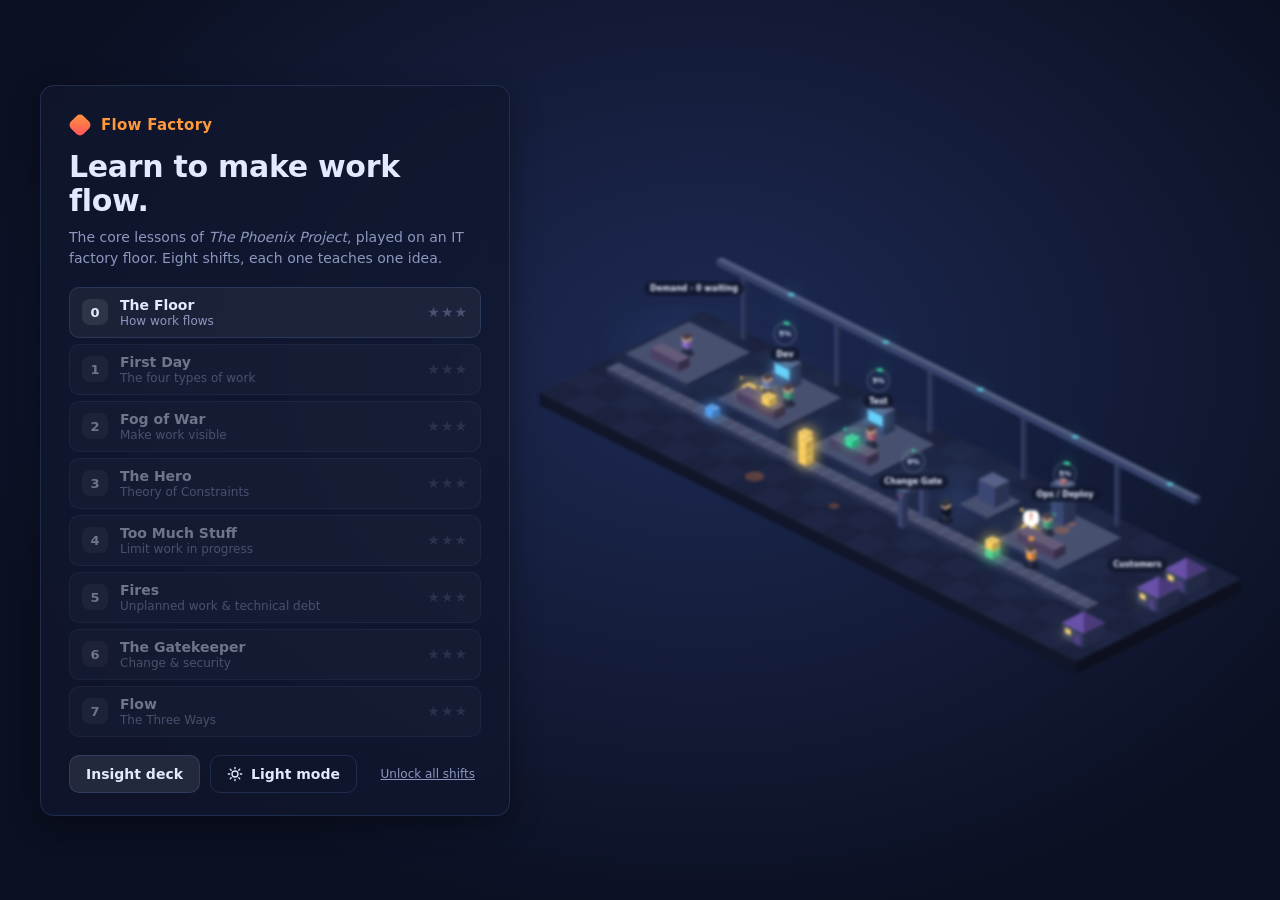
==== game/index.html @ 94fd9a94 "Add Flow Factory learning game and GitHub Pages deployment Co-Authored-By: Claude Opus 5.5 <noreply@" ====
<!doctype html>
<html lang="en">
<head>
<meta charset="utf-8">
<meta name="viewport" content="width=device-width, initial-scale=1">
<title>Flow Factory</title>
<link rel="stylesheet" href="css/style.css">
</head>
<body class="theme-dark">
<canvas id="scene"></canvas>
<canvas id="sceneSharp"></canvas>
<div id="vignette"></div>

<!-- Title screen -->
<div id="title" class="title-screen">
  <div class="title-card panel">
    <div class="brand"><span class="logo"></span>Flow Factory</div>
    <h1>Learn to make work flow.</h1>
    <p class="lede">The core lessons of <em>The Phoenix Project</em>, played on an IT factory floor. Eight shifts, each one teaches one idea.</p>
    <div id="levelGrid" class="level-grid"></div>
    <div class="title-actions">
      <button id="btnDeck" class="btn">Insight deck</button>
      <button id="btnThemeTitle" class="btn ghost theme-btn"></button>
      <button id="btnUnlock" class="link-btn">Unlock all shifts</button>
    </div>
  </div>
</div>

<!-- In-game HUD -->
<div id="hud" class="hud hidden">
  <header class="topbar panel">
    <div class="tb-level"><span class="tb-num" id="tbNum"></span><div><b id="tbTitle"></b><small id="tbConcept"></small></div></div>
    <div class="tb-meter">
      <div class="lbl"><span>Day</span><b id="tbDay"></b></div>
      <div class="bar"><i id="tbDayBar"></i></div>
    </div>
    <div class="pat-block" id="patBlock" data-tip="">
      <div class="lbl"><span>Business patience <em>· shift fails at 0</em></span><b id="tbPat"></b></div>
      <div class="pat-bar"><i id="tbPatBar"></i></div>
      <div class="pat-sub" id="patSub"></div>
      <div class="pat-fx" id="patFx"></div>
    </div>
    <div class="tb-budget" data-tip="Improvement budget: spend it on tools. You earn a little for every delivery."><span class="gem"></span><b id="tbBudget"></b></div>
    <div class="tb-speed" id="speedBtns">
      <button data-sp="0" title="Pause (Space)">❚❚</button>
      <button data-sp="1" title="Normal speed (1)">1×</button>
      <button data-sp="2" title="Fast (2)">2×</button>
      <button data-sp="4" title="Faster (3)">4×</button>
    </div>
    <button class="tb-btn" id="btnBoard" title="Kanban board (B)">Board</button>
    <button class="tb-btn theme-btn" id="btnTheme"></button>
    <button class="tb-btn" id="btnExit">Menu</button>
  </header>

  <aside class="left-col">
    <div class="goals panel">
      <h3>Shift goals</h3>
      <ul id="goals"></ul>
      <div id="steps"></div>
    </div>
    <div class="toolbox panel">
      <h3>Toolbox <span class="tb-hint">every tool is a bet</span></h3>
      <div id="tools"></div>
    </div>
  </aside>
  <aside class="right-col">
    <div class="mentor panel">
      <div class="m-head"><div class="face">M</div><div><div class="who">Mentor</div><div class="m-sub">asks, doesn't tell</div></div>
        <button class="chip-btn" id="btnHint">Hint</button></div>
      <div class="say" id="mentorSay"></div>
    </div>
    <div class="log-panel panel">
      <h3>Decision log</h3>
      <div id="log" class="log"></div>
    </div>
  </aside>

  <div class="kpis" id="kpis"></div>
  <div id="board" class="board panel hidden"></div>
  <div id="stationPanel" class="station-panel panel hidden"></div>
  <div id="targetHint" class="target-hint hidden"></div>
  <div id="tour" class="tour panel hidden"></div>
  <div id="pausedBadge" class="paused-badge hidden">Paused · Space to resume</div>
</div>

<div id="modal" class="modal hidden"><div class="modal-card panel" id="modalCard"></div></div>
<div id="tip" class="tip hidden"></div>

<script src="js/render.js"></script>
<script src="js/sim.js"></script>
<script src="js/levels.js"></script>
<script src="js/ui.js"></script>
<script src="js/feedback.js"></script>
<script src="js/main.js"></script>
</body>
</html>
---- game/css/style.css ----
body.theme-dark {
  --bg: radial-gradient(ellipse at 55% 40%, #1e2a54 0%, #0b1022 75%);
  --bg-solid: #0f1530;
  --panel: rgba(16, 23, 46, .82);
  --panel-solid: #151d3b;
  --raise: rgba(255, 255, 255, .05);
  --raise-2: rgba(255, 255, 255, .09);
  --border: rgba(120, 170, 255, .16);
  --text: #e3e9ff;
  --muted: #8d98bf;
  --accent: #ff9a3c;
  --accent-ink: #1a1206;
  --good: #2fe0a0;
  --warn: #ffc145;
  --bad: #ff4f5e;
  --biz: #4ea3ff; --int: #2fe0a0; --chg: #ffd25a; --unp: #ff4f5e;
  --shadow: 0 10px 30px rgba(0, 0, 0, .35);
  --scrim: rgba(5, 8, 20, .62);
}
body.theme-light {
  --bg: linear-gradient(180deg, #f8f3eb 0%, #e9e0d1 100%);
  --bg-solid: #f3ede3;
  --panel: rgba(255, 255, 255, .84);
  --panel-solid: #ffffff;
  --raise: rgba(60, 50, 30, .05);
  --raise-2: rgba(60, 50, 30, .09);
  --border: rgba(60, 50, 30, .1);
  --text: #2f3546;
  --muted: #7d8291;
  --accent: #ef8a3a;
  --accent-ink: #ffffff;
  --good: #3a9e6a;
  --warn: #c98216;
  --bad: #e5503d;
  --biz: #4f86d4; --int: #3fae78; --chg: #eeb13c; --unp: #e5503d;
  --shadow: 0 10px 30px rgba(80, 60, 30, .14);
  --scrim: rgba(60, 50, 30, .3);
}

* { box-sizing: border-box; }
html, body { margin: 0; height: 100%; overflow: hidden; }
body {
  background: var(--bg-solid);
  background-image: var(--bg);
  color: var(--text);
  font-family: Inter, system-ui, -apple-system, "Segoe UI", sans-serif;
  font-size: 14px;
  -webkit-font-smoothing: antialiased;
}
button { font-family: inherit; color: inherit; }
.hidden { display: none !important; }
#scene { position: fixed; inset: 0; transition: filter .5s; }
body.title-mode #scene { filter: blur(1.4px) saturate(.92); }
/* sharp copy of the title-screen factory, revealed around the cursor */
#sceneSharp { position: fixed; inset: 0; pointer-events: none; display: none; --mx: -999px; --my: -999px;
  -webkit-mask-image: radial-gradient(circle 280px at var(--mx) var(--my), #000 50%, transparent 100%);
  mask-image: radial-gradient(circle 280px at var(--mx) var(--my), #000 50%, transparent 100%); }
body.title-mode #sceneSharp { display: block; }

.panel {
  background: var(--panel);
  border: 1px solid var(--border);
  border-radius: 14px;
  backdrop-filter: blur(10px);
  box-shadow: var(--shadow);
}
h3 { margin: 0 0 10px; font-size: 11px; text-transform: uppercase; letter-spacing: .09em; color: var(--muted); font-weight: 700; }

.btn {
  display: inline-flex; align-items: center; gap: 8px;
  border: 1px solid var(--border); background: var(--raise-2); padding: 10px 16px;
  border-radius: 10px; font-size: 14px; font-weight: 600; cursor: pointer;
}
.btn:hover { background: var(--raise); border-color: var(--accent); }
.btn.primary { background: var(--accent); color: var(--accent-ink); border-color: transparent; }
.btn.primary:hover { filter: brightness(1.08); }
.btn.ghost { background: transparent; }
.btn:disabled { opacity: .45; cursor: default; }
.link-btn { background: none; border: 0; color: var(--muted); text-decoration: underline; cursor: pointer; font-size: 12px; }
.chip-btn {
  margin-left: auto; border: 1px solid var(--border); background: var(--raise); border-radius: 999px;
  padding: 4px 10px; font-size: 12px; font-weight: 600; cursor: pointer;
}
.chip-btn:hover { border-color: var(--accent); }

/* ---------- title ---------- */
.title-screen { position: fixed; inset: 0; display: flex; align-items: center; padding-left: 40px; pointer-events: none; }
.title-card { width: 470px; padding: 28px 28px 22px; pointer-events: auto; }
.brand { display: flex; align-items: center; gap: 10px; font-weight: 800; font-size: 15px; color: var(--accent); letter-spacing: .02em; }
.logo { width: 22px; height: 22px; border-radius: 6px; background: linear-gradient(135deg, var(--accent), var(--unp)); transform: rotate(45deg) scale(.8); }
.title-card h1 { font-size: 30px; line-height: 1.15; margin: 14px 0 8px; letter-spacing: -.01em; }
.lede { margin: 0 0 18px; color: var(--muted); line-height: 1.5; }
.level-grid { display: flex; flex-direction: column; gap: 6px; }
.level-card {
  display: flex; align-items: center; gap: 12px; width: 100%; text-align: left;
  padding: 9px 12px; border-radius: 10px; border: 1px solid var(--border); background: var(--raise);
  cursor: pointer;
}
.level-card:hover { border-color: var(--accent); background: var(--raise-2); }
.level-card.locked { opacity: .45; cursor: default; }
.level-card.locked:hover { border-color: var(--border); background: var(--raise); }
.lc-num { width: 26px; height: 26px; border-radius: 8px; display: grid; place-items: center; background: var(--raise-2); font-weight: 800; font-size: 13px; flex: none; }
.lc-body { display: flex; flex-direction: column; flex: 1; }
.lc-body b { font-size: 14px; }
.lc-body small { color: var(--muted); font-size: 12px; margin-top: 1px; }
.stars { letter-spacing: 1px; font-size: 14px; color: var(--raise-2); }
.stars .on { color: var(--accent); }
.stars .off { color: var(--muted); opacity: .4; }
.title-actions { display: flex; gap: 10px; align-items: center; margin-top: 18px; }
.title-actions .link-btn { margin-left: auto; }

/* ---------- topbar ---------- */
.topbar {
  position: fixed; top: 12px; left: 12px; right: 12px; height: 64px;
  display: flex; align-items: center; gap: 22px; padding: 0 14px;
}
.tb-level { display: flex; align-items: center; gap: 10px; min-width: 210px; }
.tb-level b { display: block; font-size: 15px; }
.tb-level small { color: var(--muted); font-size: 12px; }
.tb-num { width: 32px; height: 32px; border-radius: 9px; background: var(--accent); color: var(--accent-ink); display: grid; place-items: center; font-weight: 800; }
.tb-meter { width: 190px; }
.tb-meter .lbl { display: flex; justify-content: space-between; font-size: 12px; color: var(--muted); margin-bottom: 5px; }
.tb-meter .lbl b { color: var(--text); font-variant-numeric: tabular-nums; }
.bar { height: 6px; border-radius: 99px; background: var(--raise-2); overflow: hidden; }
.bar i { display: block; height: 100%; width: 0; border-radius: 99px; background: var(--biz); transition: width .2s; }
.bar i.good { background: var(--good); } .bar i.warn { background: var(--warn); } .bar i.bad { background: var(--bad); }
.tb-budget { display: flex; align-items: center; gap: 7px; font-size: 16px; font-variant-numeric: tabular-nums; cursor: default; }
.tb-budget.flash { animation: flash .5s; }
@keyframes flash { 0%, 100% { color: var(--text); } 50% { color: var(--bad); transform: scale(1.15); } }
.gem { width: 12px; height: 12px; background: var(--int); transform: rotate(45deg); border-radius: 2px; display: inline-block; }
.tb-speed { display: flex; gap: 2px; padding: 3px; border-radius: 10px; background: var(--raise); margin-left: auto; }
.tb-speed button { border: 0; background: transparent; padding: 6px 10px; border-radius: 7px; font-weight: 700; font-size: 12px; cursor: pointer; min-width: 36px; }
.tb-speed button.on { background: var(--accent); color: var(--accent-ink); }
.tb-btn { border: 1px solid var(--border); background: var(--raise); padding: 8px 12px; border-radius: 9px; font-weight: 600; font-size: 13px; cursor: pointer; display: flex; align-items: center; gap: 6px; }
.tb-btn:hover { border-color: var(--accent); }
.tb-btn.on { background: var(--accent); color: var(--accent-ink); border-color: transparent; }
.theme-btn svg { width: 16px; height: 16px; display: block; }

/* ---------- side columns ---------- */
.left-col { position: fixed; top: 88px; bottom: 12px; left: 12px; width: 300px; display: flex; flex-direction: column; gap: 10px; overflow-y: auto; scrollbar-width: thin; }
.left-col > .panel { flex: none; }
.toolbox { padding: 12px; }
.mentor { padding: 12px 14px; }
.m-head { display: flex; align-items: center; gap: 10px; margin-bottom: 8px; }
.face { width: 34px; height: 34px; border-radius: 10px; background: linear-gradient(135deg, #8e7cc3, #5b6fb5); display: grid; place-items: center; color: #fff; font-weight: 800; }
.who { font-size: 11px; text-transform: uppercase; letter-spacing: .08em; color: var(--muted); font-weight: 700; }
.m-sub { font-size: 12px; color: var(--muted); }
.say { font-size: 13.5px; line-height: 1.5; min-height: 40px; }
.say.pop { animation: pop .4s ease-out; }
@keyframes pop { from { opacity: 0; transform: translateY(4px); } to { opacity: 1; transform: none; } }
.goals { padding: 12px 14px; }
.goals ul { list-style: none; margin: 0; padding: 0; display: flex; flex-direction: column; gap: 7px; }
.goals li { display: flex; gap: 9px; align-items: flex-start; font-size: 13px; line-height: 1.35; }
.goals li .ck { width: 18px; height: 18px; border-radius: 50%; border: 2px solid var(--muted); flex: none; display: grid; place-items: center; font-size: 11px; font-weight: 800; margin-top: 1px; }
.goals li.met .ck { background: var(--good); border-color: var(--good); color: var(--bg-solid); }
.goals li .gv { margin-left: auto; color: var(--muted); font-variant-numeric: tabular-nums; white-space: nowrap; }
.goals li.met .gv { color: var(--good); }
#steps { margin-top: 12px; }
.steps { display: grid; grid-template-columns: repeat(5, 1fr); gap: 4px; }
.step { text-align: center; font-size: 10.5px; padding: 6px 2px; border-radius: 7px; background: var(--raise); color: var(--muted); font-weight: 600; }
.step.done { background: color-mix(in srgb, var(--good) 22%, transparent); color: var(--good); }

.confirm-cost { display: flex; gap: 22px; padding: 10px 14px; border-radius: 10px; background: var(--raise); margin-bottom: 14px; font-size: 13.5px; }
.confirm-cost .gem { width: 10px; height: 10px; margin-right: 4px; }
#tools { display: flex; flex-direction: column; gap: 8px; }
.tool { border: 1px solid var(--border); background: var(--raise); border-radius: 11px; padding: 10px 11px; }
.tool .t-head { display: flex; align-items: center; gap: 8px; }
.tool .t-name { font-weight: 700; font-size: 13.5px; }
.tool .t-step { font-size: 10px; font-weight: 700; text-transform: uppercase; letter-spacing: .06em; color: var(--accent); }
.tool .cost { margin-left: auto; display: flex; align-items: center; gap: 5px; font-weight: 700; font-size: 12px; font-variant-numeric: tabular-nums; }
.tool .cost .gem { width: 9px; height: 9px; }
.tool .t-desc { font-size: 12.5px; color: var(--muted); line-height: 1.4; margin: 5px 0 8px; }
.tool .t-act { width: 100%; padding: 7px; border-radius: 8px; border: 1px solid var(--border); background: var(--raise-2); font-weight: 700; font-size: 12.5px; cursor: pointer; }
.tool .t-act:hover:not(:disabled) { border-color: var(--accent); }
.tool .t-act:disabled { opacity: .45; cursor: default; }
.tool.owned { border-color: color-mix(in srgb, var(--good) 45%, transparent); padding: 8px 11px; }
.tool.owned .t-desc, .tool.owned .t-step { display: none; }
.tool.owned .t-act { margin-top: 6px; padding: 4px; }
.tool.owned .t-act { color: var(--good); }
.tool .t-act.on { background: var(--accent); color: var(--accent-ink); border-color: transparent; }
.tool.targeting { border-color: var(--accent); box-shadow: 0 0 0 2px color-mix(in srgb, var(--accent) 35%, transparent); }
.slider-row { display: flex; align-items: center; gap: 10px; }
.slider-row input { flex: 1; accent-color: var(--accent); }
.slider-row b { min-width: 58px; text-align: right; font-variant-numeric: tabular-nums; font-size: 13px; }

/* ---------- KPIs ---------- */
.kpis { position: fixed; bottom: 12px; left: 324px; right: 324px; display: flex; gap: 10px; justify-content: center; }
.kpi { padding: 10px 13px 8px; flex: 1; max-width: 200px; min-width: 0; }
.kpi .l { font-size: 11px; text-transform: uppercase; letter-spacing: .07em; color: var(--muted); font-weight: 700; display: flex; justify-content: space-between; }
.kpi .l .i { cursor: help; opacity: .8; }
.kpi .v { font-size: 22px; font-weight: 750; margin: 2px 0 3px; font-variant-numeric: tabular-nums; white-space: nowrap; }
.kpi .v small { font-size: 12px; font-weight: 600; color: var(--muted); margin-left: 3px; }
.kpi .v.good { color: var(--good); } .kpi .v.bad { color: var(--bad); }
.kpi .target { font-size: 11px; color: var(--muted); }
.kpi canvas { width: 100%; height: 30px; display: block; cursor: crosshair; }
.kpi .v-row { display: flex; align-items: center; justify-content: space-between; gap: 6px; }
.watch { font-size: 10px; font-weight: 800; text-transform: uppercase; letter-spacing: .04em; padding: 2px 7px; border-radius: 99px; white-space: nowrap; }
.watch:empty { display: none; }
.watch.pending { background: color-mix(in srgb, var(--accent) 20%, transparent); color: var(--accent); animation: blink 1.4s infinite; }
.watch.good { background: color-mix(in srgb, var(--good) 18%, transparent); color: var(--good); }
.watch.bad { background: color-mix(in srgb, var(--bad) 18%, transparent); color: var(--bad); }
.watch.neutral { background: var(--raise-2); color: var(--muted); }
@keyframes blink { 50% { opacity: .5; } }

/* ---------- board ---------- */
.board { position: fixed; left: 324px; right: 324px; bottom: 118px; padding: 12px; }
.board-cols { display: grid; grid-template-columns: repeat(6, 1fr); gap: 8px; }
.col { background: var(--raise); border-radius: 10px; padding: 8px; min-height: 120px; }
.col-h { display: flex; align-items: center; justify-content: space-between; font-size: 12px; font-weight: 700; margin-bottom: 7px; }
.col-h .cnt { font-variant-numeric: tabular-nums; color: var(--muted); }
.col-h .cnt.over { color: var(--bad); }
.chips { display: flex; flex-wrap: wrap; gap: 3px; }
.chipc { width: 13px; height: 13px; border-radius: 3px; }
.chipc.biz { background: var(--biz); } .chipc.int { background: var(--int); } .chipc.chg { background: var(--chg); } .chipc.unp { background: var(--unp); }
.chipc.hidden-work { outline: 1.5px dashed var(--muted); outline-offset: 1px; }
.more { font-size: 11px; color: var(--muted); }
.limit-ctl { display: flex; align-items: center; gap: 4px; margin-top: 8px; font-size: 11px; color: var(--muted); }
.limit-ctl button { width: 20px; height: 20px; border-radius: 6px; border: 1px solid var(--border); background: var(--raise-2); cursor: pointer; font-weight: 800; line-height: 1; padding: 0; }
.limit-ctl b { color: var(--text); min-width: 18px; text-align: center; }
.legend { display: flex; gap: 14px; margin-top: 10px; font-size: 11.5px; color: var(--muted); }
.legend span { display: flex; gap: 5px; align-items: center; }

/* ---------- station panel ---------- */
.station-panel { position: fixed; width: 270px; padding: 12px 14px; z-index: 5; }
.sp-head { display: flex; align-items: center; justify-content: space-between; margin-bottom: 8px; }
.sp-head b { font-size: 15px; }
.sp-head small { color: var(--muted); margin-left: 6px; }
.x-btn { border: 0; background: var(--raise); width: 24px; height: 24px; border-radius: 7px; cursor: pointer; font-size: 14px; line-height: 1; }
.sp-row { display: flex; justify-content: space-between; font-size: 12.5px; margin: 4px 0; color: var(--muted); }
.sp-row b { color: var(--text); font-variant-numeric: tabular-nums; }
.sp-wait { margin-top: 8px; padding: 8px 10px; border-radius: 9px; background: var(--raise); }
.sp-wait .big { font-size: 18px; font-weight: 800; }
.sp-wait .f { font-size: 11.5px; color: var(--muted); }
.sp-wait canvas { width: 100%; height: 70px; display: block; margin-top: 6px; }

.target-hint { position: fixed; top: 88px; left: 50%; transform: translateX(-50%); background: var(--accent); color: var(--accent-ink); padding: 8px 16px; border-radius: 999px; font-weight: 700; font-size: 13px; box-shadow: var(--shadow); z-index: 6; }
.paused-badge { position: fixed; top: 88px; left: 50%; transform: translateX(-50%); padding: 7px 14px; border-radius: 999px; background: var(--panel); border: 1px solid var(--border); font-size: 12.5px; font-weight: 600; color: var(--muted); }

/* ---------- modal ---------- */
.modal { position: fixed; inset: 0; background: var(--scrim); display: grid; place-items: center; z-index: 20; }
.modal-card { width: 560px; max-width: calc(100vw - 40px); max-height: calc(100vh - 40px); overflow-y: auto; padding: 26px 28px; background: var(--panel-solid); animation: pop .25s ease-out; }
.modal-card .eyebrow { font-size: 11px; text-transform: uppercase; letter-spacing: .1em; color: var(--accent); font-weight: 800; }
.modal-card h2 { margin: 6px 0 10px; font-size: 24px; letter-spacing: -.01em; }
.modal-card p { line-height: 1.55; margin: 0 0 14px; }
.modal-card .muted { color: var(--muted); }
.modal-card ul { margin: 0 0 14px; padding-left: 18px; line-height: 1.6; }
.modal-actions { display: flex; gap: 10px; justify-content: flex-end; margin-top: 18px; }
.opt { display: block; width: 100%; text-align: left; padding: 12px 14px; border-radius: 11px; border: 1px solid var(--border); background: var(--raise); cursor: pointer; margin-bottom: 8px; }
.opt:hover:not(:disabled) { border-color: var(--accent); background: var(--raise-2); }
.opt b { display: block; font-size: 14px; }
.opt small { color: var(--muted); font-size: 12.5px; }
.opt.right { border-color: var(--good); }
.opt.wrong { border-color: var(--bad); }
.types { display: grid; grid-template-columns: 1fr 1fr; gap: 8px; }
.types .opt { margin: 0; display: flex; gap: 10px; align-items: flex-start; }
.types .sw { width: 16px; height: 16px; border-radius: 4px; flex: none; margin-top: 2px; }
.quote { font-size: 17px; font-weight: 600; line-height: 1.45; padding: 14px 16px; border-left: 3px solid var(--accent); background: var(--raise); border-radius: 0 10px 10px 0; margin-bottom: 16px; }
.feedback { padding: 12px 14px; border-radius: 10px; margin: 12px 0 0; font-size: 13.5px; line-height: 1.5; }
.feedback.ok { background: color-mix(in srgb, var(--good) 16%, transparent); }
.feedback.no { background: color-mix(in srgb, var(--bad) 16%, transparent); }
.big-stars { margin: 4px 0 10px; }
.big-stars .stars { font-size: 38px; letter-spacing: 6px; }
.res-list { list-style: none; padding: 0 !important; }
.res-list li { display: flex; gap: 10px; padding: 7px 0; border-bottom: 1px solid var(--border); font-size: 13.5px; }
.res-list li .gv { margin-left: auto; color: var(--muted); font-variant-numeric: tabular-nums; }
.res-list .ok { color: var(--good); font-weight: 800; } .res-list .no { color: var(--bad); font-weight: 800; }
.trap { border-left: 3px solid var(--bad); padding: 8px 12px; margin-bottom: 8px; background: var(--raise); border-radius: 0 9px 9px 0; font-size: 13px; line-height: 1.5; }
.trap b { display: block; margin-bottom: 2px; }
.section-h { font-size: 11px; text-transform: uppercase; letter-spacing: .09em; color: var(--muted); font-weight: 800; margin: 18px 0 8px; }
.insight { border-radius: 14px; padding: 18px; background: linear-gradient(140deg, color-mix(in srgb, var(--accent) 22%, transparent), color-mix(in srgb, var(--biz) 14%, transparent)); border: 1px solid color-mix(in srgb, var(--accent) 40%, transparent); }
.insight .eyebrow { margin-bottom: 4px; }
.insight h4 { margin: 0 0 6px; font-size: 18px; }
.insight p { font-size: 13.5px; margin: 0 0 10px; }
.insight .formula { font-family: ui-monospace, "SF Mono", Menlo, monospace; font-size: 12.5px; padding: 7px 10px; background: var(--raise-2); border-radius: 7px; display: inline-block; }
.deck { display: grid; grid-template-columns: 1fr 1fr; gap: 12px; }
.deck .insight.locked { background: var(--raise); border-color: var(--border); opacity: .6; }
.modal-card.wide { width: 860px; }
.kbd { font-family: ui-monospace, Menlo, monospace; font-size: 11.5px; padding: 1px 6px; border-radius: 5px; background: var(--raise-2); border: 1px solid var(--border); }

.tip { position: fixed; z-index: 30; max-width: 280px; padding: 9px 11px; border-radius: 9px; background: var(--panel-solid); border: 1px solid var(--border); box-shadow: var(--shadow); font-size: 12.5px; line-height: 1.5; pointer-events: none; }

/* ---------- business patience ---------- */
.pat-block { width: 330px; position: relative; padding: 5px 10px; border-radius: 10px; cursor: help; }
.pat-block .lbl { display: flex; justify-content: space-between; align-items: baseline; font-size: 12px; color: var(--muted); margin-bottom: 4px; }
.pat-block .lbl em { font-style: normal; opacity: .75; font-size: 11px; }
.pat-block .lbl b { color: var(--text); font-size: 16px; font-variant-numeric: tabular-nums; }
.pat-bar { height: 10px; border-radius: 99px; background: var(--raise-2); overflow: hidden; }
.pat-bar i { display: block; height: 100%; border-radius: 99px; transition: width .25s, background .3s; }
.pat-bar i.good { background: var(--good); } .pat-bar i.warn { background: var(--warn); } .pat-bar i.bad { background: var(--bad); }
.pat-sub { font-size: 11px; color: var(--muted); margin-top: 4px; white-space: nowrap; overflow: hidden; text-overflow: ellipsis; }
.pat-sub.warn { color: var(--warn); font-weight: 600; }
.pat-sub.danger { color: var(--bad); font-weight: 800; }
.pat-sub.good { color: var(--good); }
.pat-block.low { animation: patPulse 1.2s ease-in-out infinite; }
@keyframes patPulse { 0%, 100% { background: color-mix(in srgb, var(--bad) 10%, transparent); } 50% { background: color-mix(in srgb, var(--bad) 28%, transparent); } }
.pat-fx { position: absolute; left: 10px; top: 100%; margin-top: 10px; display: flex; flex-direction: column; gap: 4px; pointer-events: none; z-index: 8; }
.pfx { width: max-content; font-size: 12px; font-weight: 800; padding: 3px 9px; border-radius: 99px; background: var(--panel-solid); border: 1px solid var(--border); box-shadow: var(--shadow); animation: pfx 2.2s ease-out forwards; }
.pfx.up { color: var(--good); } .pfx.down { color: var(--bad); }
@keyframes pfx { 0% { opacity: 0; transform: translateY(-6px); } 12% { opacity: 1; transform: none; } 75% { opacity: 1; } 100% { opacity: 0; transform: translateY(8px); } }
#vignette { position: fixed; inset: 0; pointer-events: none; opacity: 0; box-shadow: inset 0 0 160px 40px rgba(255, 60, 80, .5); transition: opacity .6s; }
#vignette.pulse { animation: vig 1.1s ease-in-out infinite; }
@keyframes vig { 50% { box-shadow: inset 0 0 230px 80px rgba(255, 60, 80, .7); } }

/* ---------- decision feedback ---------- */
.t-k { font-size: 10.5px; text-transform: uppercase; letter-spacing: .08em; color: var(--muted); font-weight: 800; margin-bottom: 2px; }
.t-watch { margin-top: 5px; font-weight: 700; color: var(--accent); }
.t-when { color: var(--muted); font-weight: 500; }
.t-lines { display: flex; flex-wrap: wrap; gap: 3px 12px; margin-top: 5px; font-size: 12.5px; font-variant-numeric: tabular-nums; }
.ln.good { color: var(--good); } .ln.bad { color: var(--bad); } .ln.ctx { color: var(--muted); }
.vchip { display: inline-block; font-size: 10px; font-weight: 800; text-transform: uppercase; letter-spacing: .05em; padding: 2px 7px; border-radius: 99px; margin-left: 6px; vertical-align: 1px; background: var(--raise-2); color: var(--muted); white-space: nowrap; }
.vchip.good { background: color-mix(in srgb, var(--good) 20%, transparent); color: var(--good); }
.vchip.bad { background: color-mix(in srgb, var(--bad) 20%, transparent); color: var(--bad); }
.vchip.pending { background: color-mix(in srgb, var(--accent) 20%, transparent); color: var(--accent); }

.cmp-grid { display: grid; grid-template-columns: 1fr 1fr; gap: 10px; }
.cmp { background: var(--raise); border-radius: 10px; padding: 10px 12px 6px; }
.cmp-h { display: flex; justify-content: space-between; gap: 8px; font-size: 12.5px; margin-bottom: 4px; }
.cmp-h span { color: var(--muted); font-variant-numeric: tabular-nums; }
.cmp-h span b { color: var(--text); }
.cmp canvas { width: 100%; height: 110px; display: block; }
.leg { display: inline-block; width: 18px; height: 0; border-top: 3px solid var(--text); vertical-align: middle; margin: 0 4px 0 10px; }
.leg.ghost { border-top: 2px dashed var(--muted); }
.leg.mk { width: 0; height: 12px; border-top: 0; border-left: 2px dashed var(--warn); }
.timeline { display: flex; flex-direction: column; gap: 8px; }
.dec { display: flex; gap: 12px; padding: 10px 12px; border-radius: 10px; background: var(--raise); border-left: 3px solid var(--muted); }
.dec.good { border-left-color: var(--good); } .dec.bad { border-left-color: var(--bad); }
.dec .day { font-size: 11px; color: var(--muted); font-weight: 700; min-width: 48px; padding-top: 2px; font-variant-numeric: tabular-nums; }
.dec-b { flex: 1; min-width: 0; }
.dec-h { display: flex; justify-content: space-between; align-items: center; gap: 8px; font-size: 13.5px; }
.dec .why { font-size: 13px; color: var(--muted); margin-top: 5px; line-height: 1.5; }
.m-note { font-size: 11.5px; color: var(--muted); margin-top: 3px; font-style: italic; }
.missed { margin: 0; padding-left: 18px; line-height: 1.6; font-size: 13.5px; }

/* ---------- right column: mentor + chat log ---------- */
.right-col { position: fixed; top: 88px; bottom: 12px; right: 12px; width: 300px; display: flex; flex-direction: column; gap: 10px; }
.right-col .mentor { flex: none; }
.log-panel { flex: 1; min-height: 0; display: flex; flex-direction: column; padding: 12px 10px 10px 12px; }
.log { flex: 1; min-height: 0; overflow-y: auto; display: flex; flex-direction: column; gap: 7px; padding-right: 4px; scrollbar-width: thin; }
.log > :first-child { margin-top: auto; }
.log-empty { margin: 0; font-size: 12.5px; color: var(--muted); line-height: 1.5; }
.msg { max-width: 90%; border-radius: 12px; padding: 7px 10px 8px; font-size: 12.5px; line-height: 1.4; }
.msg b { font-weight: 700; }
.msg.you { align-self: flex-end; background: color-mix(in srgb, var(--accent) 15%, transparent); border: 1px solid color-mix(in srgb, var(--accent) 35%, transparent); border-bottom-right-radius: 4px; }
.msg.check { align-self: flex-start; background: var(--raise); border: 1px solid var(--border); border-left: 3px solid var(--muted); border-bottom-left-radius: 4px; }
.msg.check.good { border-left-color: var(--good); } .msg.check.bad { border-left-color: var(--bad); }
.msg-h { font-size: 10px; text-transform: uppercase; letter-spacing: .06em; color: var(--muted); font-weight: 800; margin-bottom: 2px; }
.msg .re { font-size: 11.5px; color: var(--muted); margin-bottom: 4px; }
.msg .vchip { margin-left: 0; }
.msg .t-watch { margin-top: 4px; font-size: 12px; }
.msg .t-lines { font-size: 12px; gap: 2px 10px; }
.msg.fresh { animation: msgIn .45s ease-out; }
@keyframes msgIn { from { opacity: 0; transform: translateY(8px) scale(.98); } to { opacity: 1; transform: none; } }
.typing { display: flex; gap: 3px; margin-top: 5px; }
.typing i { width: 5px; height: 5px; border-radius: 50%; background: var(--accent); opacity: .4; animation: dot 1.2s infinite; }
.typing i:nth-child(2) { animation-delay: .2s; } .typing i:nth-child(3) { animation-delay: .4s; }
@keyframes dot { 30% { opacity: 1; transform: translateY(-2px); } }

/* ---------- toolbox ---------- */
.toolbox h3 { display: flex; justify-content: space-between; align-items: baseline; }
.tb-hint { text-transform: none; letter-spacing: 0; font-weight: 500; font-size: 11px; opacity: .8; }
.tool { --cat: var(--accent); }
.tool.cat-see { --cat: var(--biz); } .tool.cat-flow { --cat: var(--int); } .tool.cat-people { --cat: var(--accent); } .tool.cat-risk { --cat: var(--chg); }
.t-top { display: flex; gap: 10px; align-items: center; }
.t-icon { width: 38px; height: 38px; border-radius: 11px; flex: none; display: grid; place-items: center; color: var(--cat); background: color-mix(in srgb, var(--cat) 18%, transparent); border: 1px solid color-mix(in srgb, var(--cat) 35%, transparent); }
.t-icon svg { width: 21px; height: 21px; }
.t-main { flex: 1; min-width: 0; }
.t-cat { font-size: 10.5px; font-weight: 700; text-transform: uppercase; letter-spacing: .05em; color: var(--cat); margin-top: 1px; }
.tool .cost.free { color: var(--muted); font-weight: 600; font-size: 11px; }
.tool:hover:not(.owned) { border-color: color-mix(in srgb, var(--cat) 50%, transparent); }
.tool.owned .t-icon { width: 30px; height: 30px; border-radius: 9px; }
.tool.owned .t-icon svg { width: 17px; height: 17px; }

/* decision log: hidden until something new arrives; hover to review the history */
.log-panel { background: transparent; border-color: transparent; box-shadow: none; backdrop-filter: none; transition: background .3s, border-color .3s, box-shadow .3s; }
.log-panel h3 { opacity: .55; transition: opacity .3s; }
.log-panel h3::after { content: ' · hover to review'; text-transform: none; letter-spacing: 0; font-weight: 500; }
.log-panel .msg { opacity: 0; transform: translateX(14px); transition: opacity .9s, transform .9s; pointer-events: none; }
.log-panel .msg.recent { opacity: 1; transform: none; box-shadow: var(--shadow); }
.log-panel .msg.you { background: linear-gradient(color-mix(in srgb, var(--accent) 15%, transparent), color-mix(in srgb, var(--accent) 15%, transparent)), var(--panel-solid); }
.log-panel .msg.check { background: linear-gradient(var(--raise), var(--raise)), var(--panel-solid); }
.log-panel .log-empty { opacity: 0; transition: opacity .3s; }
.log-panel:hover { background: var(--panel); border-color: var(--border); box-shadow: var(--shadow); backdrop-filter: blur(10px); }
.log-panel:hover h3 { opacity: 1; }
.log-panel:hover h3::after { content: ''; }
.log-panel:hover .msg, .log-panel:hover .log-empty { opacity: 1; transform: none; pointer-events: auto; transition: opacity .25s, transform .25s; }

/* compact toolbox: one row per tool, details on hover; goals stay pinned */
.left-col { overflow: visible; }
.left-col > .goals { flex: none; }
.toolbox { flex: 1; min-height: 0; display: flex; flex-direction: column; }
#tools { flex: 1; min-height: 0; overflow-y: auto; gap: 6px; scrollbar-width: thin; }
.tool { display: grid; grid-template-columns: auto 1fr auto; align-items: center; gap: 10px; padding: 7px 8px 7px 7px; cursor: help; }
.tool .t-icon { width: 34px; height: 34px; border-radius: 10px; }
.tool .t-icon svg { width: 19px; height: 19px; }
.tool .t-name { font-size: 13px; line-height: 1.25; }
.tool .t-cat { font-size: 9.5px; }
.tool .t-act { width: auto; padding: 6px 10px; font-size: 12px; white-space: nowrap; cursor: pointer; }
.tool .slider-row { grid-column: 1 / -1; padding: 0 2px 2px; }
.tool.owned { padding: 7px 8px 7px 7px; }
.tool.owned .t-act { margin-top: 0; padding: 6px 10px; }
.tool.owned .t-icon { width: 34px; height: 34px; }

/* ---------- guided tour ---------- */
.tour { position: fixed; width: 340px; padding: 16px 18px 14px; z-index: 9; background: var(--panel-solid); border-color: color-mix(in srgb, var(--accent) 45%, transparent); transition: left .35s ease, top .35s ease; }
.tour-k { font-size: 10.5px; text-transform: uppercase; letter-spacing: .09em; color: var(--accent); font-weight: 800; }
.tour h4 { margin: 4px 0 6px; font-size: 18px; }
.tour p { margin: 0 0 12px; font-size: 13.5px; line-height: 1.55; }
.tchip { display: inline-block; width: 11px; height: 11px; border-radius: 3px; vertical-align: -1px; margin-right: 3px; }
.tour-dots { display: flex; gap: 4px; margin-bottom: 12px; }
.tour-dots i { flex: 1; height: 4px; border-radius: 99px; background: var(--raise-2); }
.tour-dots i.done { background: color-mix(in srgb, var(--accent) 45%, transparent); }
.tour-dots i.on { background: var(--accent); }
.tour-actions { display: flex; justify-content: flex-end; gap: 8px; }
.tour-actions .btn { padding: 8px 14px; font-size: 13px; }
body.tour-hud .kpi, body.tour-hud #patBlock, body.tour-hud .left-col > .panel, body.tour-hud .right-col > .panel, body.tour-hud .tb-meter {
  box-shadow: 0 0 0 2px var(--accent), 0 0 24px color-mix(in srgb, var(--accent) 45%, transparent); border-radius: 14px; }
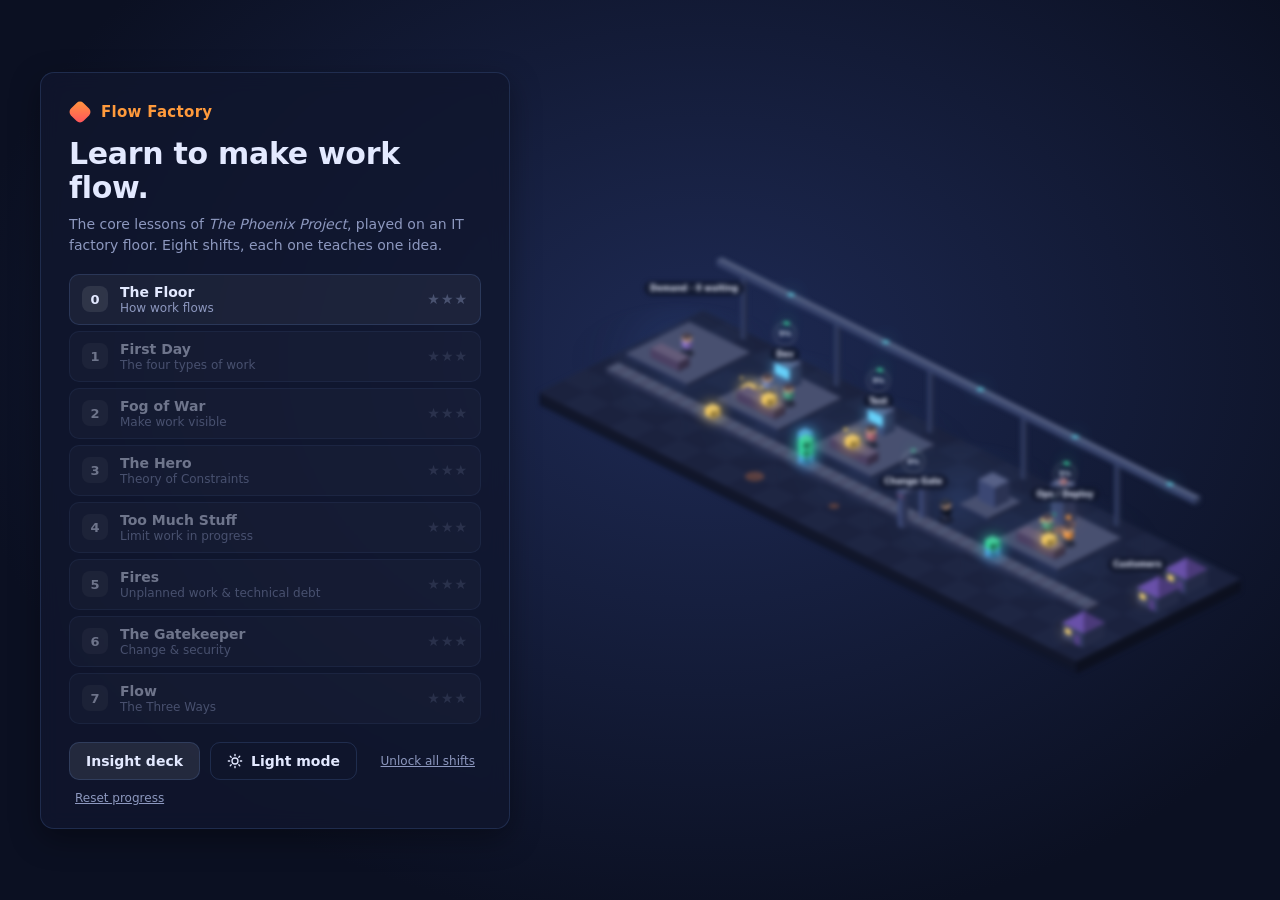
==== commit edc6c42a: "Fog of War prototype: cold open, growing toolbox, floor chatter feed - Drop the intro modal; levels " ====
--- a/game/index.html
+++ b/game/index.html
@@ -22,6 +22,7 @@
       <button id="btnDeck" class="btn">Insight deck</button>
       <button id="btnThemeTitle" class="btn ghost theme-btn"></button>
       <button id="btnUnlock" class="link-btn">Unlock all shifts</button>
+      <button id="btnReset" class="link-btn reset">Reset progress</button>
     </div>
   </div>
 </div>
@@ -47,6 +48,7 @@
       <button data-sp="2" title="Fast (2)">2×</button>
       <button data-sp="4" title="Faster (3)">4×</button>
     </div>
+    <button class="tb-btn" id="btnBrief" title="What is this shift about?">Brief</button>
     <button class="tb-btn" id="btnBoard" title="Kanban board (B)">Board</button>
     <button class="tb-btn theme-btn" id="btnTheme"></button>
     <button class="tb-btn" id="btnExit">Menu</button>
@@ -65,9 +67,8 @@
   </aside>
   <aside class="right-col">
     <div class="mentor panel">
-      <div class="m-head"><div class="face">M</div><div><div class="who">Mentor</div><div class="m-sub">asks, doesn't tell</div></div>
-        <button class="chip-btn" id="btnHint">Hint</button></div>
-      <div class="say" id="mentorSay"></div>
+      <div class="feed-head"><h3>Floor chatter</h3><button class="chip-btn" id="btnHint">Ask the mentor</button></div>
+      <div id="feed" class="feed"></div>
     </div>
     <div class="log-panel panel">
       <h3>Decision log</h3>
@@ -80,6 +81,8 @@
   <div id="stationPanel" class="station-panel panel hidden"></div>
   <div id="targetHint" class="target-hint hidden"></div>
   <div id="tour" class="tour panel hidden"></div>
+  <div id="banner" class="banner hidden"></div>
+  <div id="callout" class="callout panel hidden"></div>
   <div id="pausedBadge" class="paused-badge hidden">Paused · Space to resume</div>
 </div>
 
--- a/game/css/style.css
+++ b/game/css/style.css
@@ -50,7 +50,7 @@
 button { font-family: inherit; color: inherit; }
 .hidden { display: none !important; }
 #scene { position: fixed; inset: 0; transition: filter .5s; }
-body.title-mode #scene { filter: blur(1.4px) saturate(.92); }
+body.title-mode #scene { filter: blur(2px) saturate(.92); }
 /* sharp copy of the title-screen factory, revealed around the cursor */
 #sceneSharp { position: fixed; inset: 0; pointer-events: none; display: none; --mx: -999px; --my: -999px;
   -webkit-mask-image: radial-gradient(circle 280px at var(--mx) var(--my), #000 50%, transparent 100%);
@@ -414,3 +414,99 @@
 .tour-actions .btn { padding: 8px 14px; font-size: 13px; }
 body.tour-hud .kpi, body.tour-hud #patBlock, body.tour-hud .left-col > .panel, body.tour-hud .right-col > .panel, body.tour-hud .tb-meter {
   box-shadow: 0 0 0 2px var(--accent), 0 0 24px color-mix(in srgb, var(--accent) 45%, transparent); border-radius: 14px; }
+
+/* work-type icons (colour + shape) */
+.ticon { display: inline-grid; place-items: center; border-radius: 4px; flex: none; color: rgba(10, 14, 30, .78); vertical-align: middle; }
+.ticon.biz { background: var(--biz); } .ticon.int { background: var(--int); } .ticon.chg { background: var(--chg); } .ticon.unp { background: var(--unp); }
+.ticon svg { width: 78%; height: 78%; }
+.ticon.chipc { width: 16px; height: 16px; }
+.ticon.sw { width: 22px; height: 22px; border-radius: 6px; margin-top: 0; }
+.ticon.tchip { width: 16px; height: 16px; margin-right: 4px; vertical-align: -3px; }
+.chips { gap: 4px; }
+.legend .ticon { display: inline-grid; }
+
+/* ---------- cold open banner ---------- */
+.banner { position: fixed; left: 50%; top: 150px; transform: translateX(-50%); z-index: 30; pointer-events: none; text-align: center;
+  padding: 14px 30px 16px; border-radius: 16px; background: color-mix(in srgb, var(--bg-solid) 78%, transparent);
+  border: 1px solid var(--border); backdrop-filter: blur(6px); box-shadow: 0 14px 40px rgba(0,0,0,.25); }
+.banner.in { animation: bnIn .5s cubic-bezier(.2,.9,.3,1.2) both; }
+.banner.out { animation: bnOut .55s ease both; }
+.banner .bn-k { font-size: 11px; font-weight: 800; letter-spacing: .14em; text-transform: uppercase; color: var(--accent); }
+.banner .bn-t { font-size: 28px; font-weight: 800; letter-spacing: -.01em; margin-top: 2px; }
+.banner .bn-s { font-size: 13px; color: var(--muted); margin-top: 3px; }
+@keyframes bnIn { from { opacity: 0; transform: translate(-50%, -14px) scale(.96); } to { opacity: 1; transform: translate(-50%, 0) scale(1); } }
+@keyframes bnOut { to { opacity: 0; transform: translate(-50%, -10px); } }
+
+/* ---------- growing toolbox ---------- */
+.tool.locked-slot { opacity: .5; border-style: dashed; background: transparent; grid-template-columns: auto 1fr; }
+.tool.locked-slot .t-icon { background: var(--raise); color: var(--muted); }
+.tool.new { animation: toolNew 1.4s ease-in-out infinite; border-color: var(--accent); position: relative; }
+.tool.new::after { content: 'NEW'; position: absolute; top: -7px; right: 10px; background: var(--accent); color: var(--accent-ink);
+  font-size: 9px; font-weight: 800; letter-spacing: .08em; padding: 2px 6px; border-radius: 6px; }
+@keyframes toolNew { 0%, 100% { box-shadow: 0 0 0 0 color-mix(in srgb, var(--accent) 0%, transparent); } 50% { box-shadow: 0 0 0 4px color-mix(in srgb, var(--accent) 35%, transparent); } }
+
+/* ---------- progressive goals ---------- */
+.goals li.locked { color: var(--muted); font-style: italic; opacity: .6; }
+.goals li.locked .ck { border-style: dashed; }
+.goals li.fresh { animation: goalIn .9s ease both; }
+@keyframes goalIn { 0% { opacity: 0; transform: translateX(-8px); } 40% { opacity: 1; color: var(--accent); } 100% { transform: none; } }
+.goals li[data-tip] { cursor: help; }
+
+/* ---------- second voice ---------- */
+
+
+/* ---------- asking around in the fog ---------- */
+.sp-note { margin: 6px 0 6px; font-size: 13px; color: var(--muted); line-height: 1.5; }
+.sp-note.small { font-size: 11.5px; margin-top: 4px; }
+.peek-bar { height: 4px; border-radius: 3px; background: var(--track, var(--raise)); margin-top: 8px; overflow: hidden; }
+.peek-bar i { display: block; height: 100%; background: var(--accent); }
+.btn.small { padding: 6px 12px; font-size: 12.5px; margin-top: 4px; }
+.title-actions .link-btn.reset { margin-left: 0; }
+
+/* ---------- floor chatter: tweet-style voices ---------- */
+.mentor { padding: 10px 12px 12px; }
+.feed-head { display: flex; align-items: center; justify-content: space-between; margin-bottom: 8px; }
+.feed-head h3 { margin: 0; }
+.feed { display: flex; flex-direction: column; gap: 6px; }
+.feed:empty::before { content: 'Quiet on the floor… for now.'; font-size: 12.5px; color: var(--muted); font-style: italic; }
+.post { --vc: #8e7cc3; display: grid; grid-template-columns: auto 1fr; gap: 10px; padding: 10px 11px; border-radius: 12px;
+  background: var(--raise); border: 1px solid var(--border); border-left: 3px solid var(--vc); }
+.post.who-boss { --vc: #e0614a; } .post.who-security { --vc: #3f8fd8; }
+.post .av svg { width: 42px; height: 42px; display: block; border-radius: 50%; box-shadow: 0 0 0 2px color-mix(in srgb, var(--vc) 45%, transparent); }
+.post .ph { display: flex; align-items: baseline; gap: 6px; }
+.post .ph b { font-size: 14px; white-space: nowrap; }
+.post .role .tag { margin-right: 6px; }
+.post .tag { font-size: 9.5px; font-weight: 800; letter-spacing: .08em; text-transform: uppercase; padding: 2px 6px; border-radius: 5px;
+  background: color-mix(in srgb, var(--vc) 22%, transparent); color: var(--vc); }
+.post .pt { margin-left: auto; font-size: 10.5px; color: var(--muted); font-variant-numeric: tabular-nums; white-space: nowrap; }
+.post .role { font-size: 11px; color: var(--vc); font-weight: 600; margin-top: 1px; }
+.post p { margin: 6px 0 0; font-size: 15px; line-height: 1.45; color: var(--text); }
+.post.latest { background: color-mix(in srgb, var(--vc) 12%, var(--raise)); box-shadow: 0 6px 20px color-mix(in srgb, var(--vc) 18%, transparent); }
+.post.old { opacity: .72; padding: 7px 10px; gap: 8px; }
+.post.old .av svg { width: 26px; height: 26px; }
+.post.old .role { display: none; }
+.post.old p { font-size: 12.5px; margin-top: 2px; display: -webkit-box; -webkit-line-clamp: 2; -webkit-box-orient: vertical; overflow: hidden; }
+.post.old:hover { opacity: 1; }
+.post.old:hover p { -webkit-line-clamp: unset; }
+.post.pop { animation: postIn .45s cubic-bezier(.2,.9,.3,1.25); }
+@keyframes postIn { from { opacity: 0; transform: translateY(-10px) scale(.97); } to { opacity: 1; transform: none; } }
+
+.post.old .tag { display: none; }
+.mentor { --vc: #8e7cc3; }
+.mentor[data-who="boss"] { --vc: #e0614a; } .mentor[data-who="security"] { --vc: #3f8fd8; }
+.mentor.ping { animation: feedPing 1.6s ease-out; }
+@keyframes feedPing { 0% { box-shadow: 0 0 0 0 color-mix(in srgb, var(--vc) 70%, transparent); } 100% { box-shadow: 0 0 0 14px color-mix(in srgb, var(--vc) 0%, transparent); } }
+.title-actions .btn, .title-actions .link-btn { white-space: nowrap; }
+.title-actions { flex-wrap: wrap; }
+
+/* ---------- KPI callout ---------- */
+.callout { position: fixed; z-index: 31; width: 280px; padding: 12px 14px 10px; cursor: pointer;
+  border: 1px solid var(--chg); box-shadow: 0 12px 34px rgba(0,0,0,.3); animation: bnIn2 .4s cubic-bezier(.2,.9,.3,1.2) both; }
+.callout b { font-size: 14px; }
+.callout p { margin: 4px 0 4px; font-size: 13.5px; line-height: 1.45; }
+.callout small { font-size: 10.5px; color: var(--muted); }
+.callout::after { content: ''; position: absolute; bottom: -8px; left: calc(var(--ax, 50%) - 8px); width: 14px; height: 14px;
+  background: inherit; border-right: 1px solid var(--chg); border-bottom: 1px solid var(--chg); transform: rotate(45deg); }
+@keyframes bnIn2 { from { opacity: 0; transform: translateY(8px); } to { opacity: 1; transform: none; } }
+.kpi.spot { animation: kpiSpot 1.2s ease-in-out 4; border-color: var(--chg); }
+@keyframes kpiSpot { 0%, 100% { box-shadow: 0 0 0 0 color-mix(in srgb, var(--chg) 0%, transparent); } 50% { box-shadow: 0 0 0 6px color-mix(in srgb, var(--chg) 40%, transparent); } }
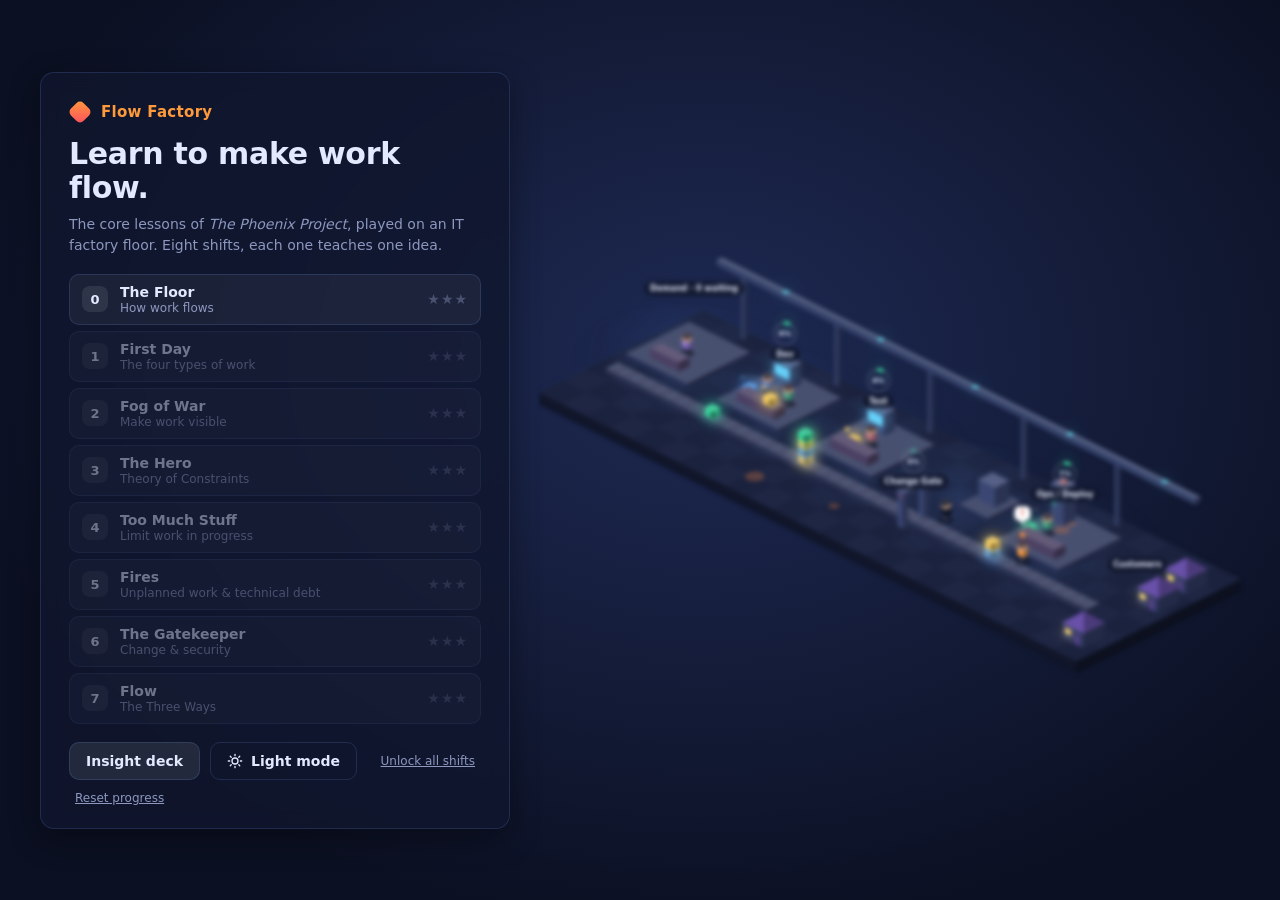
==== commit b8c4a8df: "Floor chatter pulls focus: spotlight, glow, flash, pressure shake Co-Authored-By: Claude Opus 5.5 <n" ====
--- a/game/index.html
+++ b/game/index.html
@@ -82,6 +82,7 @@
   <div id="targetHint" class="target-hint hidden"></div>
   <div id="tour" class="tour panel hidden"></div>
   <div id="banner" class="banner hidden"></div>
+  <div id="focusFx" class="focus-fx"></div>
   <div id="callout" class="callout panel hidden"></div>
   <div id="pausedBadge" class="paused-badge hidden">Paused · Space to resume</div>
 </div>
--- a/game/css/style.css
+++ b/game/css/style.css
@@ -494,8 +494,18 @@
 .post.old .tag { display: none; }
 .mentor { --vc: #8e7cc3; }
 .mentor[data-who="boss"] { --vc: #e0614a; } .mentor[data-who="security"] { --vc: #3f8fd8; }
-.mentor.ping { animation: feedPing 1.6s ease-out; }
-@keyframes feedPing { 0% { box-shadow: 0 0 0 0 color-mix(in srgb, var(--vc) 70%, transparent); } 100% { box-shadow: 0 0 0 14px color-mix(in srgb, var(--vc) 0%, transparent); } }
+.mentor { position: relative; }
+.mentor.ping { animation: feedPing 1s ease-out 3; border-color: var(--vc); transition: border-color 2s; }
+@keyframes feedPing { 0% { box-shadow: 0 0 0 2px var(--vc), 0 0 60px 12px color-mix(in srgb, var(--vc) 70%, transparent); }
+  100% { box-shadow: 0 0 0 18px color-mix(in srgb, var(--vc) 0%, transparent), 0 0 0 color-mix(in srgb, var(--vc) 0%, transparent); } }
+.mentor.ping::before { content: ''; position: absolute; inset: -60px; z-index: -1; pointer-events: none; border-radius: 50%;
+  background: radial-gradient(closest-side, color-mix(in srgb, var(--vc) 45%, transparent), transparent); animation: feedGlow 3.2s ease-out forwards; }
+@keyframes feedGlow { 0% { opacity: 0; transform: scale(.7); } 15% { opacity: 1; transform: scale(1); } 100% { opacity: 0; transform: scale(1.1); } }
+.mentor.pressure { animation: feedPing 1s ease-out 3, feedShake .55s ease-in-out .1s 2; }
+@keyframes feedShake { 0%, 100% { translate: 0 0; } 20% { translate: -5px 0; } 40% { translate: 5px 0; } 60% { translate: -3px 0; } 80% { translate: 3px 0; } }
+.post.latest.flash { animation: postIn .45s cubic-bezier(.2,.9,.3,1.25), postFlash 2.4s ease-out; }
+@keyframes postFlash { 0%, 25% { background: color-mix(in srgb, var(--vc) 48%, var(--raise)); } 100% { background: color-mix(in srgb, var(--vc) 12%, var(--raise)); } }
+.mentor.pressure .post.latest p { font-weight: 600; }
 .title-actions .btn, .title-actions .link-btn { white-space: nowrap; }
 .title-actions { flex-wrap: wrap; }
 
@@ -510,3 +520,62 @@
 @keyframes bnIn2 { from { opacity: 0; transform: translateY(8px); } to { opacity: 1; transform: none; } }
 .kpi.spot { animation: kpiSpot 1.2s ease-in-out 4; border-color: var(--chg); }
 @keyframes kpiSpot { 0%, 100% { box-shadow: 0 0 0 0 color-mix(in srgb, var(--chg) 0%, transparent); } 50% { box-shadow: 0 0 0 6px color-mix(in srgb, var(--chg) 40%, transparent); } }
+
+/* ---------- debrief: scorecard, reflect, details ---------- */
+.sc-head { font-size: 15px; margin: 2px 0 10px; }
+.score { display: grid; gap: 0; border: 1px solid var(--border); border-radius: 12px; overflow: hidden; }
+.sc-row { display: grid; grid-template-columns: 1.6fr .9fr .9fr .9fr 1.1fr; align-items: center; gap: 8px; padding: 8px 12px; font-size: 13.5px; border-top: 1px solid var(--border); }
+.score.no-ghost .sc-row { grid-template-columns: 1.6fr 1fr 1.2fr; }
+.sc-row:first-child { border-top: 0; }
+.sc-th { font-size: 10.5px; text-transform: uppercase; letter-spacing: .08em; color: var(--muted); font-weight: 800; background: var(--raise); }
+.sc-you { font-weight: 800; font-size: 15px; font-variant-numeric: tabular-nums; }
+.sc-you small { font-size: 11px; color: var(--muted); font-weight: 600; margin-left: 3px; }
+.sc-gh { color: var(--muted); font-variant-numeric: tabular-nums; }
+.sc-chip { display: inline-block; font-size: 11px; font-weight: 800; padding: 3px 8px; border-radius: 6px; background: var(--raise-2); color: var(--muted); white-space: nowrap; }
+.sc-chip.good, .sc-goal.good { background: color-mix(in srgb, var(--good) 18%, transparent); color: var(--good); }
+.sc-chip.bad, .sc-goal.bad { background: color-mix(in srgb, var(--bad) 16%, transparent); color: var(--bad); }
+.sc-goal { display: inline-block; font-size: 11.5px; font-weight: 700; padding: 3px 8px; border-radius: 6px; white-space: nowrap; }
+.sc-legend { font-size: 12px; color: var(--muted); margin: 6px 2px 0; }
+.sc-legend .good { color: var(--good); font-weight: 700; } .sc-legend .bad { color: var(--bad); font-weight: 700; }
+.reflect-card { margin: 18px 0 6px; padding: 18px 18px 14px; border-radius: 14px; border: 2px solid var(--accent);
+  background: color-mix(in srgb, var(--accent) 10%, var(--raise)); box-shadow: 0 0 0 6px color-mix(in srgb, var(--accent) 10%, transparent); }
+.reflect-card:not(.answered) { animation: reflPulse 2.4s ease-in-out infinite; }
+@keyframes reflPulse { 50% { box-shadow: 0 0 0 10px color-mix(in srgb, var(--accent) 4%, transparent); } }
+.reflect-card .eyebrow { color: var(--accent); }
+.reflect-card h3 { font-size: 18px; margin: 4px 0 12px; line-height: 1.35; text-transform: none; letter-spacing: 0; color: var(--text); font-weight: 800; }
+.reflect-card .small-note { font-size: 12px; margin: 8px 0 0; }
+.try-next { margin-top: 16px; padding: 14px 16px; border-radius: 12px; border: 1px solid var(--accent); background: color-mix(in srgb, var(--accent) 8%, var(--raise)); }
+.try-next .missed { margin: 6px 0 0; }
+.db-more { margin-top: 14px; display: flex; flex-direction: column; gap: 6px; }
+.db-more details { border: 1px solid var(--border); border-radius: 10px; padding: 0 12px; background: var(--raise); }
+.db-more summary { cursor: pointer; padding: 10px 0; font-weight: 700; font-size: 13.5px; display: flex; align-items: center; gap: 8px; flex-wrap: wrap; }
+.db-more details[open] { padding-bottom: 12px; }
+.btn.primary.ready { animation: readyPulse 1.4s ease-in-out 3; }
+@keyframes readyPulse { 50% { box-shadow: 0 0 0 6px color-mix(in srgb, var(--accent) 35%, transparent); } }
+.post.who-ops { --vc: #3fae78; } .post.who-sales { --vc: #4ea3ff; }
+.mentor[data-who="ops"] { --vc: #3fae78; } .mentor[data-who="sales"] { --vc: #4ea3ff; }
+.feed.req { margin: 6px 0 12px; }
+.feed.req .post { animation: none; }
+.sp-insight { margin-top: 10px; padding: 9px 11px; border-radius: 10px; border: 1px solid var(--accent);
+  background: color-mix(in srgb, var(--accent) 10%, transparent); font-size: 13px; line-height: 1.45; }
+.sp-insight .eyebrow { color: var(--accent); margin-bottom: 3px; }
+.sp-insight b { color: var(--text); }
+.tour-task { margin: 10px 0 0; padding: 8px 10px; border-radius: 9px; border: 1px dashed var(--accent); font-size: 13px; font-weight: 600; color: var(--accent); }
+.tour-task::before { content: '▶ '; }
+.tour-task.done { border-style: solid; border-color: var(--good); color: var(--good); }
+.tour-task.done::before { content: '✓ '; }
+
+/* spotlight on a new voice: the floor dims, the speaker glows */
+.focus-fx { position: fixed; inset: 0; z-index: 25; pointer-events: none; opacity: 0; --vc: #8e7cc3;
+  background: radial-gradient(circle var(--fr, 220px) at var(--fx, 80%) var(--fy, 20%), transparent 55%, rgba(5, 8, 20, .62) 100%);
+  transition: opacity 1.1s ease; }
+.focus-fx[data-who="boss"] { --vc: #e0614a; } .focus-fx[data-who="security"] { --vc: #3f8fd8; }
+.focus-fx[data-who="ops"] { --vc: #3fae78; } .focus-fx[data-who="sales"] { --vc: #4ea3ff; }
+.focus-fx.on { opacity: 1; transition: opacity .18s ease; }
+.focus-fx::after { content: ''; position: absolute; left: var(--fx); top: var(--fy); width: calc(var(--fr) * 2.2); height: calc(var(--fr) * 2.2);
+  transform: translate(-50%, -50%); border-radius: 50%; background: radial-gradient(closest-side, color-mix(in srgb, var(--vc) 40%, transparent), transparent); }
+.right-col { z-index: 26; }
+.mentor.ping .feed { animation: feedBump .5s cubic-bezier(.2,.9,.3,1.4); }
+@keyframes feedBump { 0% { transform: scale(.94); } 60% { transform: scale(1.04); } 100% { transform: none; } }
+.mentor.ping .post.latest .av svg { animation: avPulse .9s ease-out 3; }
+@keyframes avPulse { 0% { box-shadow: 0 0 0 0 var(--vc); } 100% { box-shadow: 0 0 0 12px color-mix(in srgb, var(--vc) 0%, transparent); } }
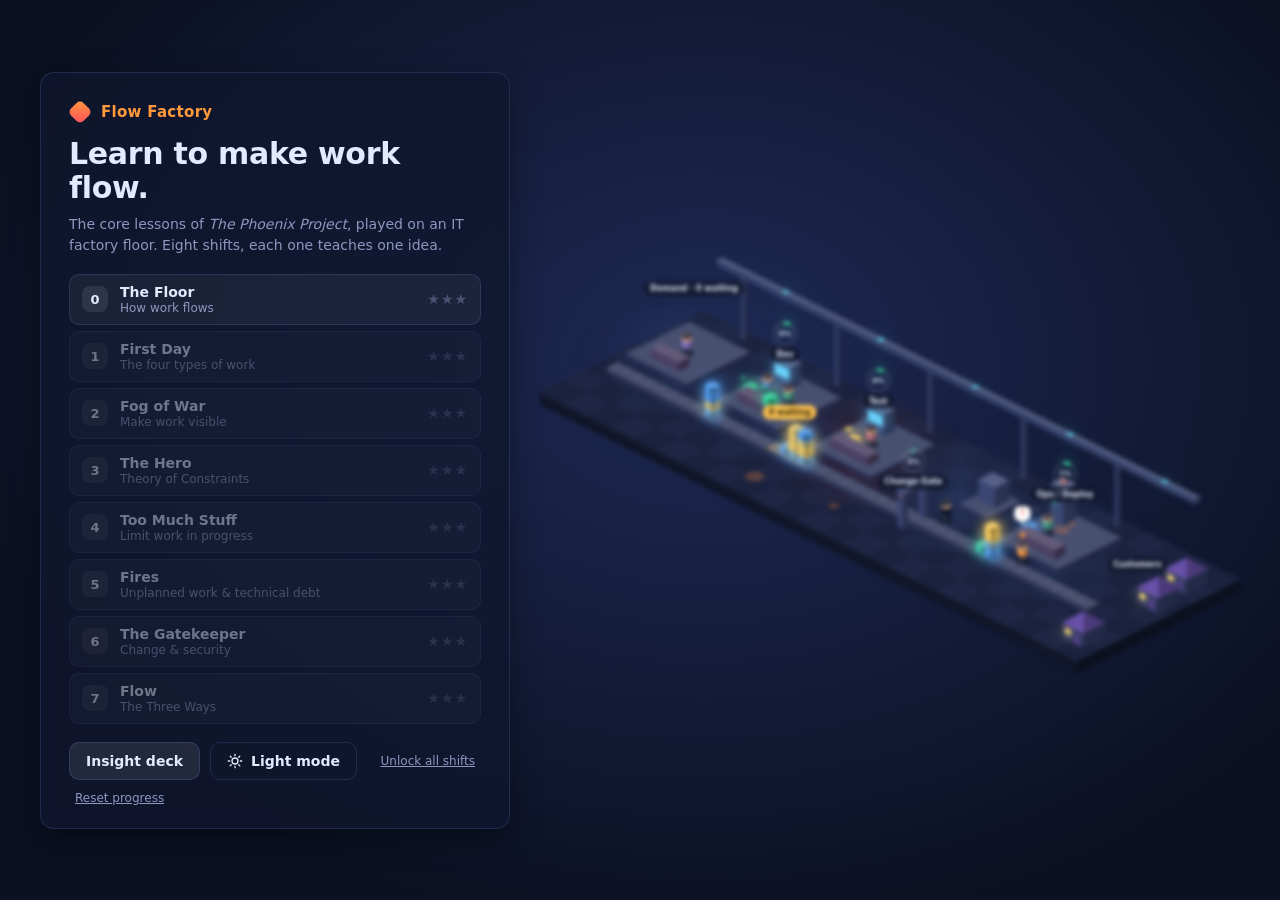
==== commit 7b0e0644: "Calmer pacing, open-ended shifts, charts-first debrief - Volume back to 2x; scaled targets halved ac" ====
--- a/game/index.html
+++ b/game/index.html
@@ -32,9 +32,10 @@
   <header class="topbar panel">
     <div class="tb-level"><span class="tb-num" id="tbNum"></span><div><b id="tbTitle"></b><small id="tbConcept"></small></div></div>
     <div class="tb-meter">
-      <div class="lbl"><span>Day</span><b id="tbDay"></b></div>
+      <div class="lbl"><span>Targets</span><b id="tbDay"></b></div>
       <div class="bar"><i id="tbDayBar"></i></div>
     </div>
+    <button class="tb-btn" id="btnEnd" title="End the shift and see your summary">End shift</button>
     <div class="pat-block" id="patBlock" data-tip="">
       <div class="lbl"><span>Business patience <em>· shift fails at 0</em></span><b id="tbPat"></b></div>
       <div class="pat-bar"><i id="tbPatBar"></i></div>
--- a/game/css/style.css
+++ b/game/css/style.css
@@ -579,3 +579,18 @@
 @keyframes feedBump { 0% { transform: scale(.94); } 60% { transform: scale(1.04); } 100% { transform: none; } }
 .mentor.ping .post.latest .av svg { animation: avPulse .9s ease-out 3; }
 @keyframes avPulse { 0% { box-shadow: 0 0 0 0 var(--vc); } 100% { box-shadow: 0 0 0 12px color-mix(in srgb, var(--vc) 0%, transparent); } }
+
+.mentor.soft { animation: feedSoft 1.1s ease-out; }
+@keyframes feedSoft { 0% { box-shadow: 0 0 0 0 color-mix(in srgb, var(--vc) 55%, transparent); } 100% { box-shadow: 0 0 0 10px color-mix(in srgb, var(--vc) 0%, transparent); } }
+.tb-btn.ready { background: var(--accent); color: var(--accent-ink); border-color: transparent; animation: readyPulse 1.4s ease-in-out 3; }
+.modal { z-index: 40; }
+#btnEnd { white-space: nowrap; }
+.big-stars { display: flex; align-items: center; gap: 14px; }
+.big-stars .sc-chip { font-size: 12.5px; padding: 4px 10px; }
+.cmp canvas { height: 130px; }
+.cmp-h .sc-chip { margin-left: 4px; }
+.dec-key { list-style: none; padding: 0 !important; margin: 12px 0 0; display: flex; flex-direction: column; gap: 6px; }
+.dec-key li { display: flex; flex-wrap: wrap; align-items: center; gap: 8px; padding: 8px 10px; border-radius: 9px; background: var(--raise); font-size: 13px; }
+.dk-n { width: 20px; height: 20px; border-radius: 50%; display: grid; place-items: center; font-size: 11px; font-weight: 800; color: #10131f; flex: none; }
+.dk-t { color: var(--muted); font-variant-numeric: tabular-nums; font-size: 12px; }
+.dec-key .t-lines { flex-basis: 100%; margin-left: 28px; }
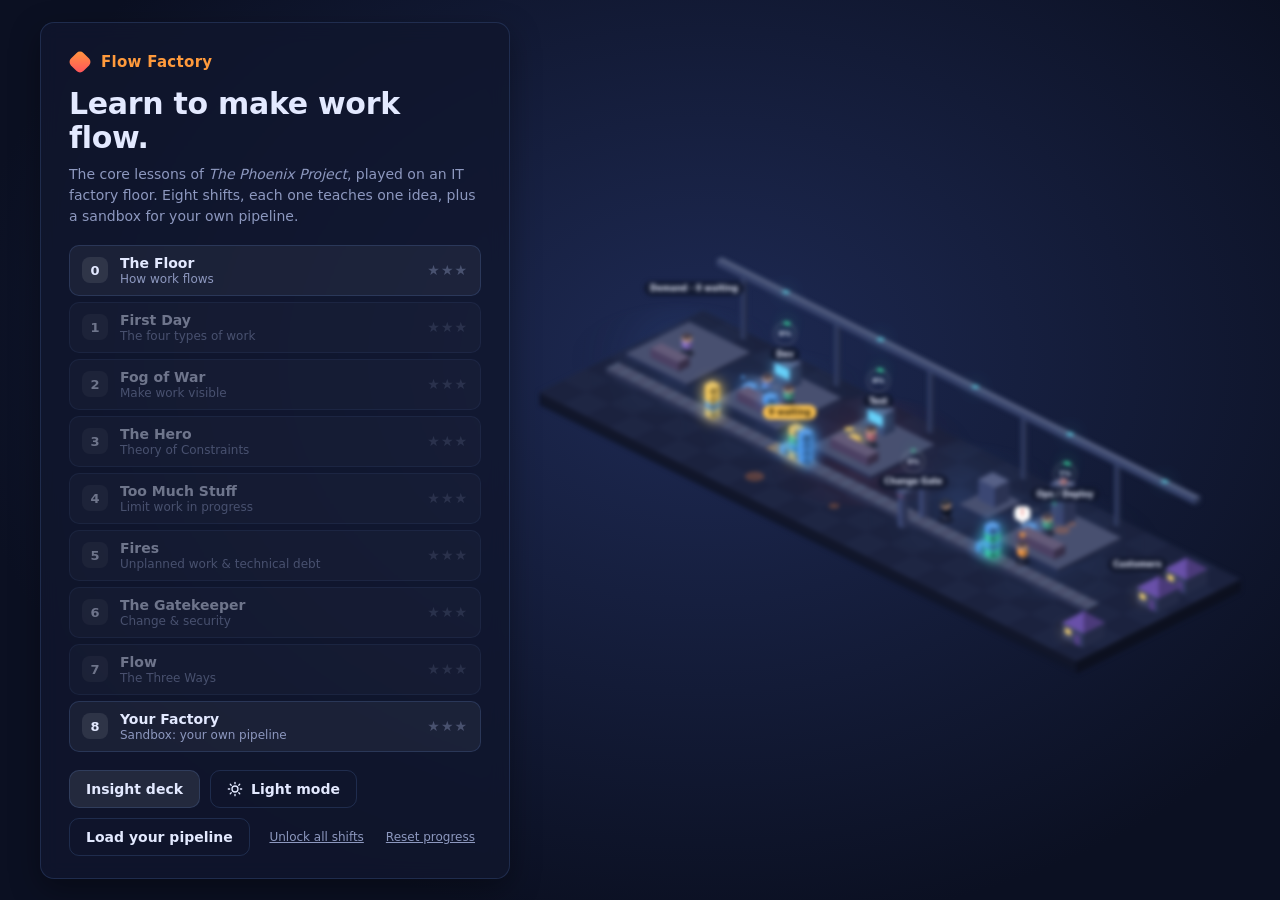
==== commit 0438e1c0: "Configurable pipelines and a 'Your Factory' sandbox shift - Pipeline documents (JSON): intakes, stat" ====
--- a/game/index.html
+++ b/game/index.html
@@ -16,11 +16,12 @@
   <div class="title-card panel">
     <div class="brand"><span class="logo"></span>Flow Factory</div>
     <h1>Learn to make work flow.</h1>
-    <p class="lede">The core lessons of <em>The Phoenix Project</em>, played on an IT factory floor. Eight shifts, each one teaches one idea.</p>
+    <p class="lede">The core lessons of <em>The Phoenix Project</em>, played on an IT factory floor. Eight shifts, each one teaches one idea, plus a sandbox for your own pipeline.</p>
     <div id="levelGrid" class="level-grid"></div>
     <div class="title-actions">
       <button id="btnDeck" class="btn">Insight deck</button>
       <button id="btnThemeTitle" class="btn ghost theme-btn"></button>
+      <button id="btnPipe" class="btn ghost">Load your pipeline</button>
       <button id="btnUnlock" class="link-btn">Unlock all shifts</button>
       <button id="btnReset" class="link-btn reset">Reset progress</button>
     </div>
@@ -94,6 +95,7 @@
 <script src="js/render.js"></script>
 <script src="js/sim.js"></script>
 <script src="js/levels.js"></script>
+<script src="js/pipeline.js"></script>
 <script src="js/ui.js"></script>
 <script src="js/feedback.js"></script>
 <script src="js/main.js"></script>
--- a/game/css/style.css
+++ b/game/css/style.css
@@ -594,3 +594,7 @@
 .dk-n { width: 20px; height: 20px; border-radius: 50%; display: grid; place-items: center; font-size: 11px; font-weight: 800; color: #10131f; flex: none; }
 .dk-t { color: var(--muted); font-variant-numeric: tabular-nums; font-size: 12px; }
 .dec-key .t-lines { flex-basis: 100%; margin-left: 28px; }
+body.sandbox #patBlock { visibility: hidden; }
+.pipe-text { width: 100%; height: 340px; font-family: ui-monospace, "SF Mono", Menlo, monospace; font-size: 12px; line-height: 1.45;
+  background: var(--raise); color: var(--text); border: 1px solid var(--border); border-radius: 10px; padding: 10px 12px; resize: vertical; }
+.modal-card code { font-size: 12px; background: var(--raise-2); padding: 1px 5px; border-radius: 5px; }
